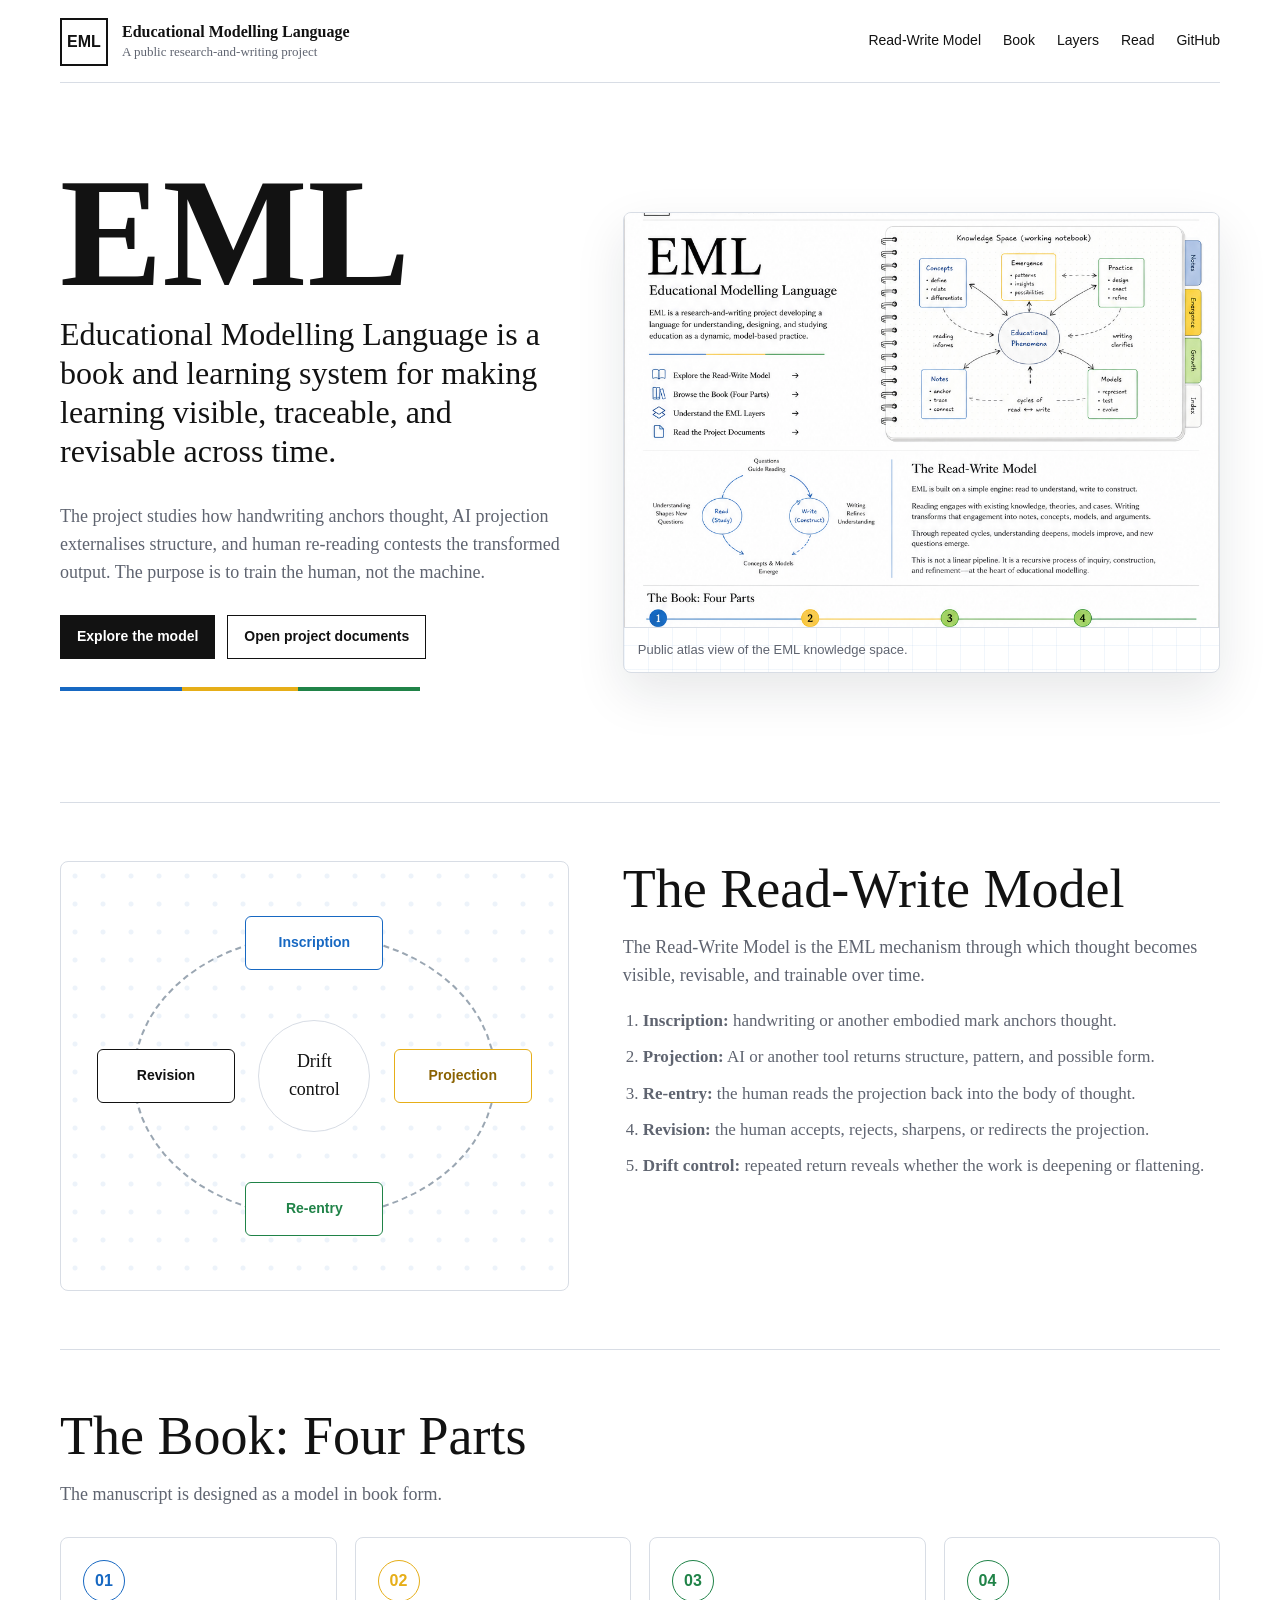
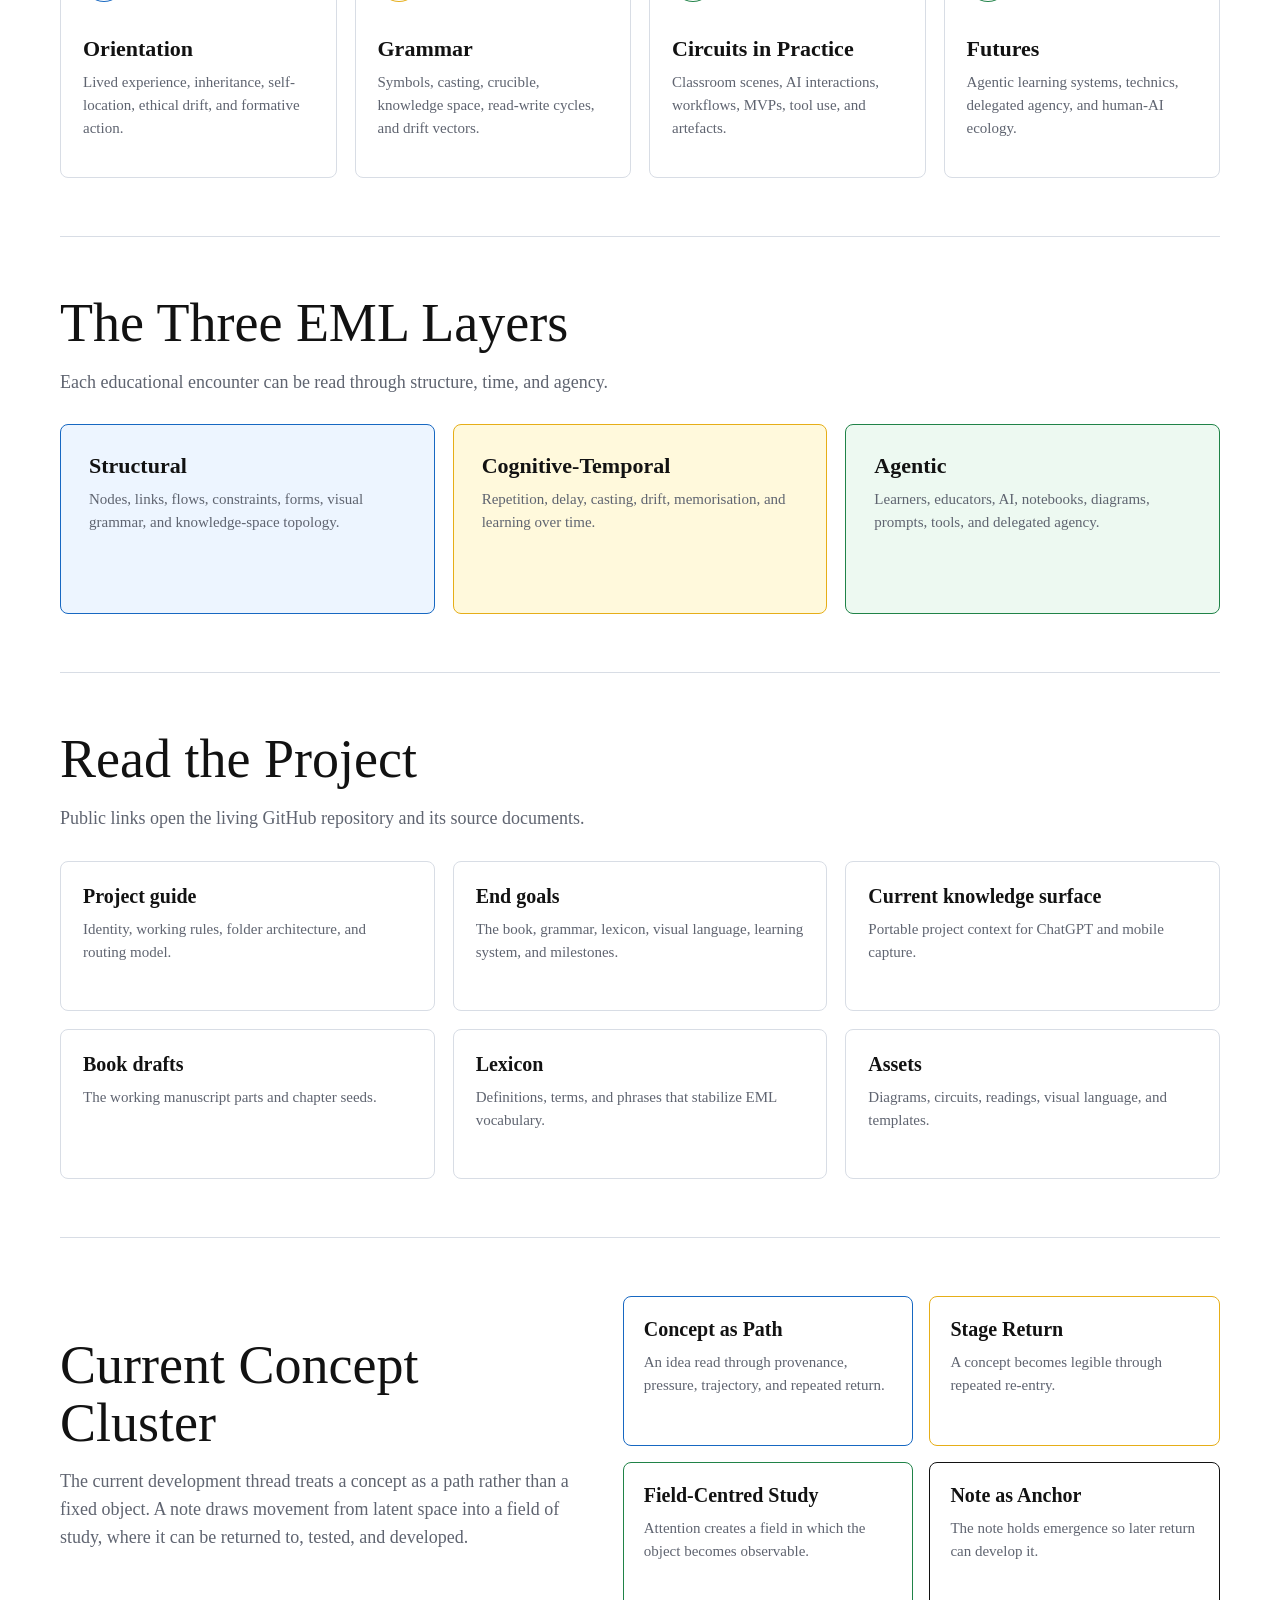
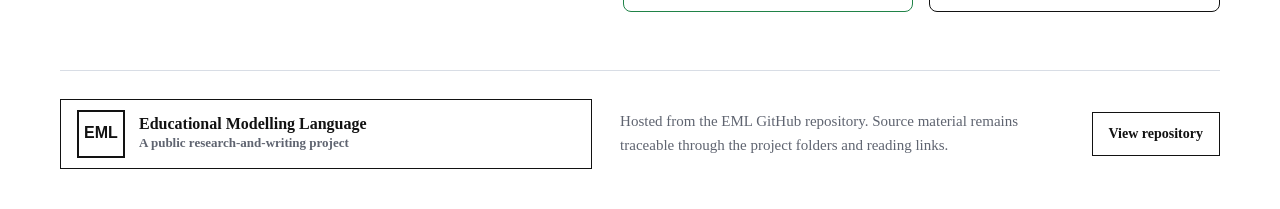
==== index.html @ 034c5d63 "Add public EML website" ====
<!doctype html>
<html lang="en">
  <head>
    <meta charset="utf-8">
    <meta name="viewport" content="width=device-width, initial-scale=1">
    <meta
      name="description"
      content="Educational Modelling Language is a research-and-writing project about handwriting, AI projection, re-reading, and the training of the human model."
    >
    <title>EML | Educational Modelling Language</title>
    <link rel="stylesheet" href="site/styles.css">
  </head>
  <body>
    <header class="site-header">
      <a class="brand" href="#top" aria-label="EML home">
        <span class="brand-mark">EML</span>
        <span>
          <strong>Educational Modelling Language</strong>
          <small>A public research-and-writing project</small>
        </span>
      </a>
      <nav aria-label="Primary navigation">
        <a href="#model">Read-Write Model</a>
        <a href="#book">Book</a>
        <a href="#layers">Layers</a>
        <a href="#reading">Read</a>
        <a href="https://github.com/ErinConradMountain/EML">GitHub</a>
      </nav>
    </header>

    <main id="top">
      <section class="hero section-grid">
        <div class="hero-copy">
          <h1>EML</h1>
          <p class="lede">
            Educational Modelling Language is a book and learning system for making
            learning visible, traceable, and revisable across time.
          </p>
          <p>
            The project studies how handwriting anchors thought, AI projection
            externalises structure, and human re-reading contests the transformed
            output. The purpose is to train the human, not the machine.
          </p>
          <div class="actions" aria-label="Project shortcuts">
            <a href="#model">Explore the model</a>
            <a href="#reading">Open project documents</a>
          </div>
        </div>

        <figure class="atlas-frame">
          <img
            src="site/assets/eml-public-atlas-concept.png"
            alt="Notebook-style EML knowledge space diagram with concepts, notes, models, emergence, and practice connected through read-write cycles."
          >
          <figcaption>Public atlas view of the EML knowledge space.</figcaption>
        </figure>
      </section>

      <section id="model" class="model section-grid">
        <div class="loop-diagram" aria-label="Read-Write Model loop">
          <span class="loop-node node-blue">Inscription</span>
          <span class="loop-node node-yellow">Projection</span>
          <span class="loop-node node-green">Re-entry</span>
          <span class="loop-node node-ink">Revision</span>
          <span class="loop-center">Drift<br>control</span>
        </div>
        <div>
          <h2>The Read-Write Model</h2>
          <p>
            The Read-Write Model is the EML mechanism through which thought
            becomes visible, revisable, and trainable over time.
          </p>
          <ol class="steps">
            <li><strong>Inscription:</strong> handwriting or another embodied mark anchors thought.</li>
            <li><strong>Projection:</strong> AI or another tool returns structure, pattern, and possible form.</li>
            <li><strong>Re-entry:</strong> the human reads the projection back into the body of thought.</li>
            <li><strong>Revision:</strong> the human accepts, rejects, sharpens, or redirects the projection.</li>
            <li><strong>Drift control:</strong> repeated return reveals whether the work is deepening or flattening.</li>
          </ol>
        </div>
      </section>

      <section id="book" class="book">
        <div class="section-heading">
          <h2>The Book: Four Parts</h2>
          <p>The manuscript is designed as a model in book form.</p>
        </div>
        <div class="book-spine">
          <article>
            <span>01</span>
            <h3>Orientation</h3>
            <p>Lived experience, inheritance, self-location, ethical drift, and formative action.</p>
          </article>
          <article>
            <span>02</span>
            <h3>Grammar</h3>
            <p>Symbols, casting, crucible, knowledge space, read-write cycles, and drift vectors.</p>
          </article>
          <article>
            <span>03</span>
            <h3>Circuits in Practice</h3>
            <p>Classroom scenes, AI interactions, workflows, MVPs, tool use, and artefacts.</p>
          </article>
          <article>
            <span>04</span>
            <h3>Futures</h3>
            <p>Agentic learning systems, technics, delegated agency, and human-AI ecology.</p>
          </article>
        </div>
      </section>

      <section id="layers" class="layers">
        <div class="section-heading">
          <h2>The Three EML Layers</h2>
          <p>Each educational encounter can be read through structure, time, and agency.</p>
        </div>
        <div class="layer-grid">
          <article class="layer layer-blue">
            <h3>Structural</h3>
            <p>Nodes, links, flows, constraints, forms, visual grammar, and knowledge-space topology.</p>
          </article>
          <article class="layer layer-yellow">
            <h3>Cognitive-Temporal</h3>
            <p>Repetition, delay, casting, drift, memorisation, and learning over time.</p>
          </article>
          <article class="layer layer-green">
            <h3>Agentic</h3>
            <p>Learners, educators, AI, notebooks, diagrams, prompts, tools, and delegated agency.</p>
          </article>
        </div>
      </section>

      <section id="reading" class="reading">
        <div class="section-heading">
          <h2>Read the Project</h2>
          <p>Public links open the living GitHub repository and its source documents.</p>
        </div>
        <div class="link-list">
          <a href="https://github.com/ErinConradMountain/EML/blob/main/AGENTS.md">
            <strong>Project guide</strong>
            <span>Identity, working rules, folder architecture, and routing model.</span>
          </a>
          <a href="https://github.com/ErinConradMountain/EML/blob/main/08-Admin/Plans/EML-End-Goals.md">
            <strong>End goals</strong>
            <span>The book, grammar, lexicon, visual language, learning system, and milestones.</span>
          </a>
          <a href="https://github.com/ErinConradMountain/EML/blob/main/09-ChatGPT-Knowledge-Feed/01-ChatGPT-Project-Knowledge/Current-EML-Project-Knowledge.md">
            <strong>Current knowledge surface</strong>
            <span>Portable project context for ChatGPT and mobile capture.</span>
          </a>
          <a href="https://github.com/ErinConradMountain/EML/tree/main/04-Book">
            <strong>Book drafts</strong>
            <span>The working manuscript parts and chapter seeds.</span>
          </a>
          <a href="https://github.com/ErinConradMountain/EML/tree/main/06-Lexicon">
            <strong>Lexicon</strong>
            <span>Definitions, terms, and phrases that stabilize EML vocabulary.</span>
          </a>
          <a href="https://github.com/ErinConradMountain/EML/tree/main/05-Assets">
            <strong>Assets</strong>
            <span>Diagrams, circuits, readings, visual language, and templates.</span>
          </a>
        </div>
      </section>

      <section id="concepts" class="concepts section-grid">
        <div>
          <h2>Current Concept Cluster</h2>
          <p>
            The current development thread treats a concept as a path rather than
            a fixed object. A note draws movement from latent space into a field
            of study, where it can be returned to, tested, and developed.
          </p>
        </div>
        <div class="concept-map">
          <a class="concept concept-blue" href="https://github.com/ErinConradMountain/EML/blob/main/06-Lexicon/Definitions/Concept-as-Path.md">
            <strong>Concept as Path</strong>
            <span>An idea read through provenance, pressure, trajectory, and repeated return.</span>
          </a>
          <a class="concept concept-yellow" href="https://github.com/ErinConradMountain/EML/blob/main/06-Lexicon/Definitions/Stage-Return.md">
            <strong>Stage Return</strong>
            <span>A concept becomes legible through repeated re-entry.</span>
          </a>
          <a class="concept concept-green" href="https://github.com/ErinConradMountain/EML/blob/main/06-Lexicon/Definitions/Field-Centred-Study.md">
            <strong>Field-Centred Study</strong>
            <span>Attention creates a field in which the object becomes observable.</span>
          </a>
          <a class="concept concept-ink" href="https://github.com/ErinConradMountain/EML/blob/main/06-Lexicon/Definitions/Inscriptional-Emergence.md">
            <strong>Note as Anchor</strong>
            <span>The note holds emergence so later return can develop it.</span>
          </a>
        </div>
      </section>
    </main>

    <footer class="site-footer">
      <a class="brand" href="#top" aria-label="Return to EML home">
        <span class="brand-mark">EML</span>
        <span>
          <strong>Educational Modelling Language</strong>
          <small>A public research-and-writing project</small>
        </span>
      </a>
      <p>
        Hosted from the EML GitHub repository. Source material remains traceable
        through the project folders and reading links.
      </p>
      <a href="https://github.com/ErinConradMountain/EML">View repository</a>
    </footer>
  </body>
</html>
---- site/styles.css ----
:root {
  --ink: #121212;
  --muted: #5f6470;
  --paper: #ffffff;
  --line: #d8dde5;
  --blue: #1768c2;
  --blue-soft: #edf5ff;
  --yellow: #e6ae18;
  --yellow-soft: #fff9dc;
  --green: #208348;
  --green-soft: #edf9f1;
  --shadow: 0 20px 50px rgba(20, 28, 38, 0.10);
  color-scheme: light;
}

* {
  box-sizing: border-box;
}

html {
  scroll-behavior: smooth;
}

body {
  margin: 0;
  background: var(--paper);
  color: var(--ink);
  font-family: Georgia, "Times New Roman", serif;
  line-height: 1.55;
}

a {
  color: inherit;
  text-decoration: none;
}

.site-header,
.site-footer,
main > section {
  width: min(1160px, calc(100% - 40px));
  margin: 0 auto;
}

.site-header {
  position: sticky;
  top: 0;
  z-index: 10;
  display: flex;
  align-items: center;
  justify-content: space-between;
  gap: 24px;
  padding: 18px 0 16px;
  background: rgba(255, 255, 255, 0.92);
  border-bottom: 1px solid var(--line);
  backdrop-filter: blur(12px);
}

.brand {
  display: inline-flex;
  align-items: center;
  gap: 14px;
  min-width: 230px;
}

.brand-mark {
  display: grid;
  width: 48px;
  height: 48px;
  place-items: center;
  border: 2px solid var(--ink);
  font-family: Arial, sans-serif;
  font-size: 16px;
  font-weight: 700;
  letter-spacing: 0;
}

.brand strong,
.brand small {
  display: block;
}

.brand strong {
  font-size: 16px;
  line-height: 1.2;
}

.brand small {
  color: var(--muted);
  font-size: 13px;
}

nav {
  display: flex;
  flex-wrap: wrap;
  justify-content: flex-end;
  gap: 6px 22px;
  font-family: Arial, sans-serif;
  font-size: 14px;
}

nav a {
  border-bottom: 2px solid transparent;
  padding: 8px 0;
}

nav a:hover,
nav a:focus-visible {
  border-color: var(--blue);
  outline: none;
}

main > section {
  border-bottom: 1px solid var(--line);
  padding: 58px 0;
}

.section-grid {
  display: grid;
  grid-template-columns: minmax(0, 0.92fr) minmax(320px, 1.08fr);
  gap: 54px;
  align-items: center;
}

.hero {
  min-height: 720px;
  padding-top: 72px;
  padding-bottom: 72px;
}

h1,
h2,
h3,
p {
  margin-top: 0;
}

h1 {
  margin-bottom: 14px;
  font-size: clamp(76px, 12vw, 156px);
  font-weight: 700;
  line-height: 0.88;
}

h2 {
  margin-bottom: 16px;
  font-size: clamp(34px, 5vw, 54px);
  font-weight: 500;
  line-height: 1.06;
}

h3 {
  margin-bottom: 8px;
  font-size: 22px;
  line-height: 1.2;
}

p {
  color: var(--muted);
  font-size: 18px;
}

.lede {
  color: var(--ink);
  font-size: clamp(22px, 3vw, 32px);
  line-height: 1.22;
}

.hero-copy::after {
  content: "";
  display: block;
  width: min(360px, 100%);
  height: 4px;
  margin: 28px 0;
  background: linear-gradient(90deg, var(--blue) 0 34%, var(--yellow) 34% 66%, var(--green) 66% 100%);
}

.actions {
  display: flex;
  flex-wrap: wrap;
  gap: 12px;
  margin-top: 28px;
  font-family: Arial, sans-serif;
}

.actions a,
.site-footer > a {
  display: inline-flex;
  align-items: center;
  min-height: 44px;
  border: 1px solid var(--ink);
  padding: 10px 16px;
  font-size: 14px;
  font-weight: 700;
}

.actions a:first-child {
  background: var(--ink);
  color: #fff;
}

.actions a:hover,
.actions a:focus-visible,
.site-footer > a:hover,
.site-footer > a:focus-visible {
  border-color: var(--blue);
  box-shadow: 0 0 0 3px rgba(23, 104, 194, 0.16);
  outline: none;
}

.atlas-frame {
  margin: 0;
  border: 1px solid var(--line);
  border-radius: 8px;
  background:
    linear-gradient(rgba(23, 104, 194, 0.06) 1px, transparent 1px),
    linear-gradient(90deg, rgba(23, 104, 194, 0.06) 1px, transparent 1px),
    #fff;
  background-size: 24px 24px;
  box-shadow: var(--shadow);
  overflow: hidden;
}

.atlas-frame img {
  display: block;
  width: 100%;
  aspect-ratio: 1.44;
  object-fit: cover;
  object-position: 54% 7%;
}

.atlas-frame figcaption {
  border-top: 1px solid var(--line);
  color: var(--muted);
  font-family: Arial, sans-serif;
  font-size: 13px;
  padding: 12px 14px;
}

.model {
  align-items: stretch;
}

.loop-diagram {
  position: relative;
  min-height: 430px;
  border: 1px solid var(--line);
  border-radius: 8px;
  background:
    radial-gradient(circle at center, rgba(23, 104, 194, 0.08) 0 2px, transparent 3px),
    #fff;
  background-size: 28px 28px;
}

.loop-diagram::before {
  content: "";
  position: absolute;
  inset: 72px;
  border: 2px dashed #9aa6b2;
  border-radius: 50%;
}

.loop-center,
.loop-node {
  position: absolute;
  display: grid;
  place-items: center;
  border: 1px solid var(--line);
  background: #fff;
  text-align: center;
}

.loop-center {
  inset: 50%;
  width: 112px;
  height: 112px;
  margin: -56px 0 0 -56px;
  border-radius: 50%;
  color: var(--ink);
  font-size: 18px;
}

.loop-node {
  width: 138px;
  min-height: 54px;
  border-radius: 6px;
  font-family: Arial, sans-serif;
  font-size: 14px;
  font-weight: 700;
}

.node-blue {
  top: 54px;
  left: 50%;
  margin-left: -69px;
  border-color: var(--blue);
  color: var(--blue);
}

.node-yellow {
  right: 36px;
  top: 50%;
  margin-top: -27px;
  border-color: var(--yellow);
  color: #8a6200;
}

.node-green {
  bottom: 54px;
  left: 50%;
  margin-left: -69px;
  border-color: var(--green);
  color: var(--green);
}

.node-ink {
  left: 36px;
  top: 50%;
  margin-top: -27px;
  border-color: var(--ink);
}

.steps {
  padding-left: 20px;
  color: var(--muted);
  font-size: 17px;
}

.steps li + li {
  margin-top: 10px;
}

.section-heading {
  max-width: 760px;
  margin-bottom: 28px;
}

.book-spine,
.layer-grid,
.link-list {
  display: grid;
  gap: 18px;
}

.book-spine {
  grid-template-columns: repeat(4, minmax(0, 1fr));
  counter-reset: parts;
}

.book-spine article,
.layer,
.link-list a,
.concept {
  border: 1px solid var(--line);
  border-radius: 8px;
  background: #fff;
}

.book-spine article {
  min-height: 230px;
  padding: 22px;
}

.book-spine span {
  display: inline-grid;
  width: 42px;
  height: 42px;
  place-items: center;
  margin-bottom: 34px;
  border: 1px solid currentColor;
  border-radius: 50%;
  color: var(--blue);
  font-family: Arial, sans-serif;
  font-weight: 700;
}

.book-spine article:nth-child(2) span {
  color: var(--yellow);
}

.book-spine article:nth-child(3) span,
.book-spine article:nth-child(4) span {
  color: var(--green);
}

.book-spine p,
.layer p,
.link-list span,
.concept span {
  font-size: 15px;
}

.layer-grid {
  grid-template-columns: repeat(3, minmax(0, 1fr));
}

.layer {
  min-height: 190px;
  padding: 28px;
}

.layer-blue {
  border-color: var(--blue);
  background: var(--blue-soft);
}

.layer-yellow {
  border-color: var(--yellow);
  background: var(--yellow-soft);
}

.layer-green {
  border-color: var(--green);
  background: var(--green-soft);
}

.link-list {
  grid-template-columns: repeat(3, minmax(0, 1fr));
}

.link-list a {
  display: block;
  min-height: 150px;
  padding: 22px;
  transition: transform 160ms ease, border-color 160ms ease, box-shadow 160ms ease;
}

.link-list a:hover,
.link-list a:focus-visible,
.concept:hover,
.concept:focus-visible {
  border-color: var(--blue);
  box-shadow: 0 10px 28px rgba(23, 104, 194, 0.14);
  outline: none;
  transform: translateY(-2px);
}

.link-list strong,
.concept strong {
  display: block;
  margin-bottom: 10px;
  font-size: 20px;
  line-height: 1.2;
}

.link-list span,
.concept span {
  display: block;
  color: var(--muted);
}

.concept-map {
  display: grid;
  grid-template-columns: repeat(2, minmax(0, 1fr));
  gap: 16px;
}

.concept {
  min-height: 150px;
  padding: 20px;
  transition: transform 160ms ease, border-color 160ms ease, box-shadow 160ms ease;
}

.concept-blue {
  border-color: var(--blue);
}

.concept-yellow {
  border-color: var(--yellow);
}

.concept-green {
  border-color: var(--green);
}

.concept-ink {
  border-color: var(--ink);
}

.site-footer {
  display: grid;
  grid-template-columns: 1.2fr 1fr auto;
  gap: 28px;
  align-items: center;
  padding: 28px 0 40px;
}

.site-footer p {
  margin: 0;
  font-size: 15px;
}

@media (max-width: 900px) {
  .site-header {
    position: static;
    align-items: flex-start;
    flex-direction: column;
  }

  nav {
    justify-content: flex-start;
  }

  .section-grid,
  .book-spine,
  .layer-grid,
  .link-list,
  .site-footer {
    grid-template-columns: 1fr;
  }

  .hero {
    min-height: 0;
    padding-top: 42px;
    padding-bottom: 42px;
  }

  .atlas-frame img {
    aspect-ratio: 1.15;
  }
}

@media (max-width: 560px) {
  .site-header,
  .site-footer,
  main > section {
    width: min(100% - 24px, 1160px);
  }

  main > section {
    padding: 42px 0;
  }

  .brand {
    min-width: 0;
  }

  .brand-mark {
    width: 42px;
    height: 42px;
  }

  .actions {
    display: grid;
  }

  .loop-diagram {
    min-height: 360px;
  }

  .loop-diagram::before {
    inset: 60px;
  }

  .loop-node {
    width: 112px;
    font-size: 12px;
  }

  .node-blue,
  .node-green {
    margin-left: -56px;
  }

  .node-yellow {
    right: 12px;
  }

  .node-ink {
    left: 12px;
  }

  .concept-map {
    grid-template-columns: 1fr;
  }
}
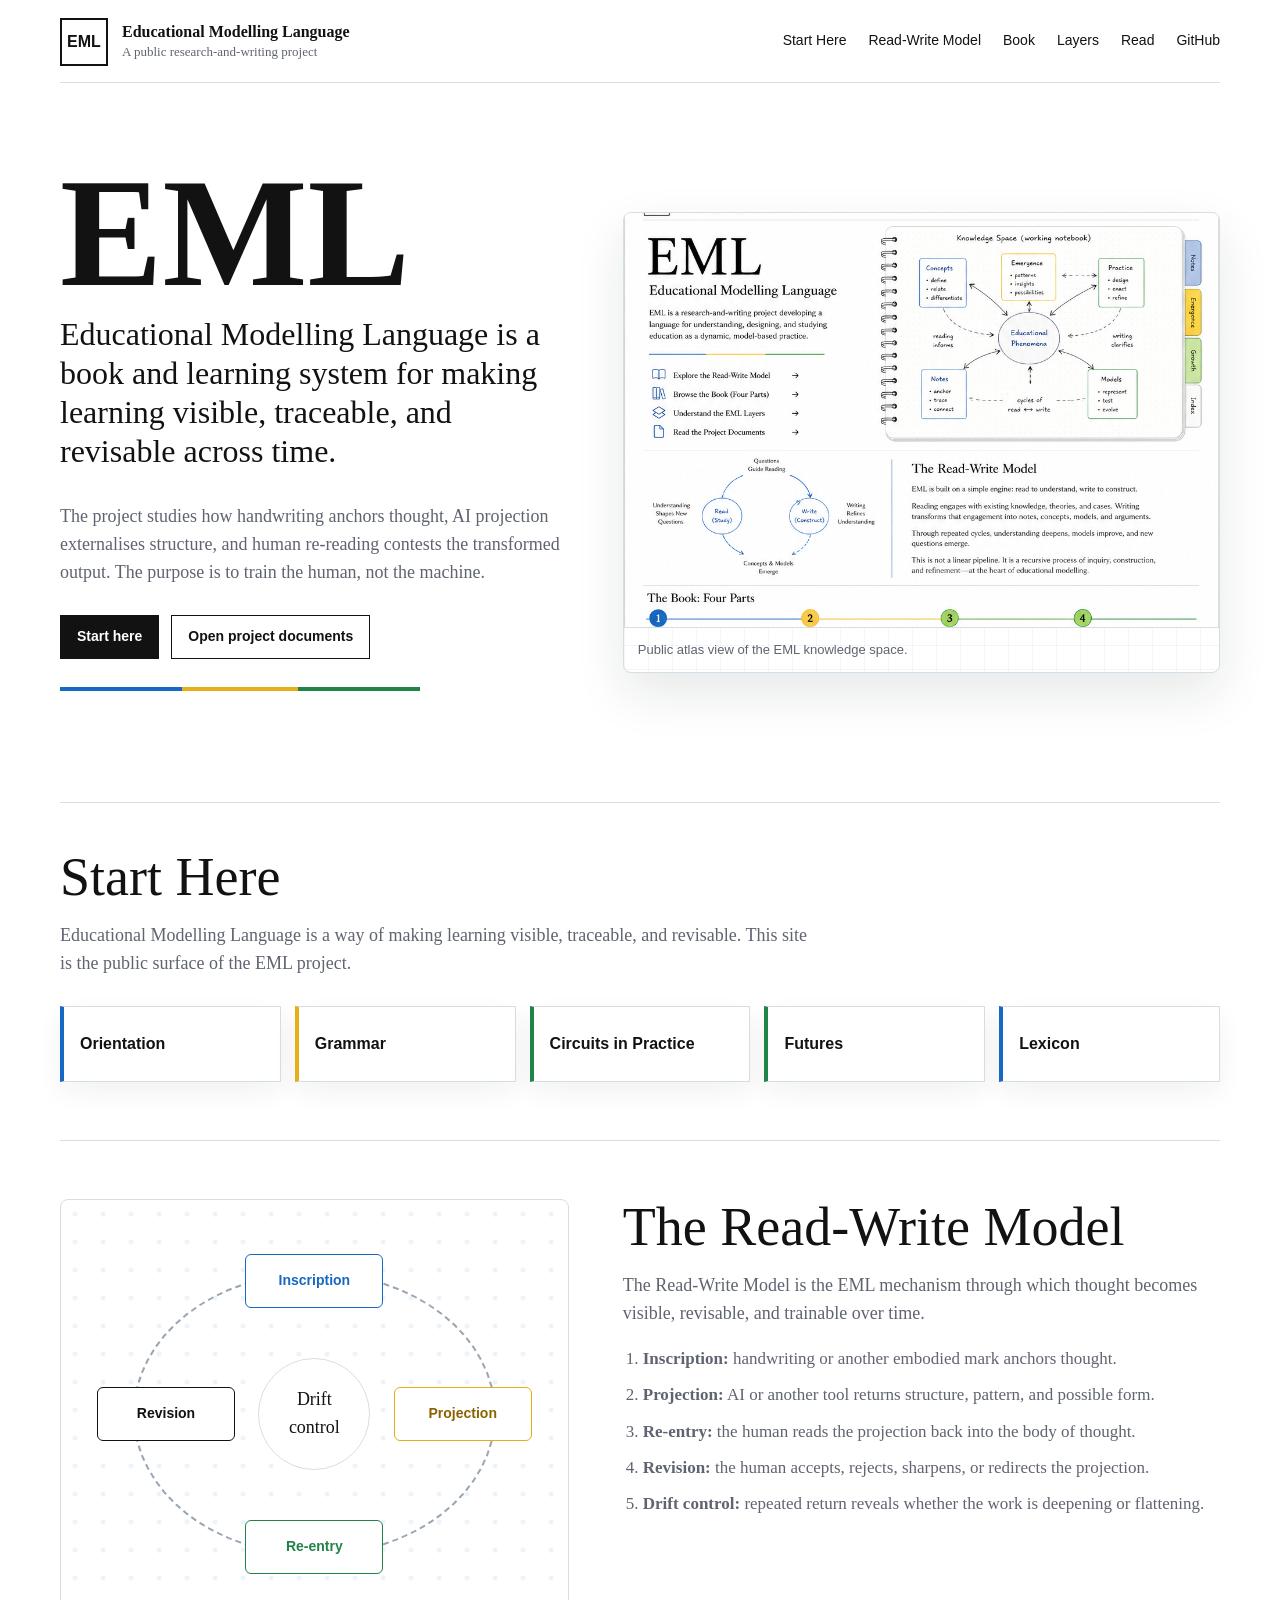
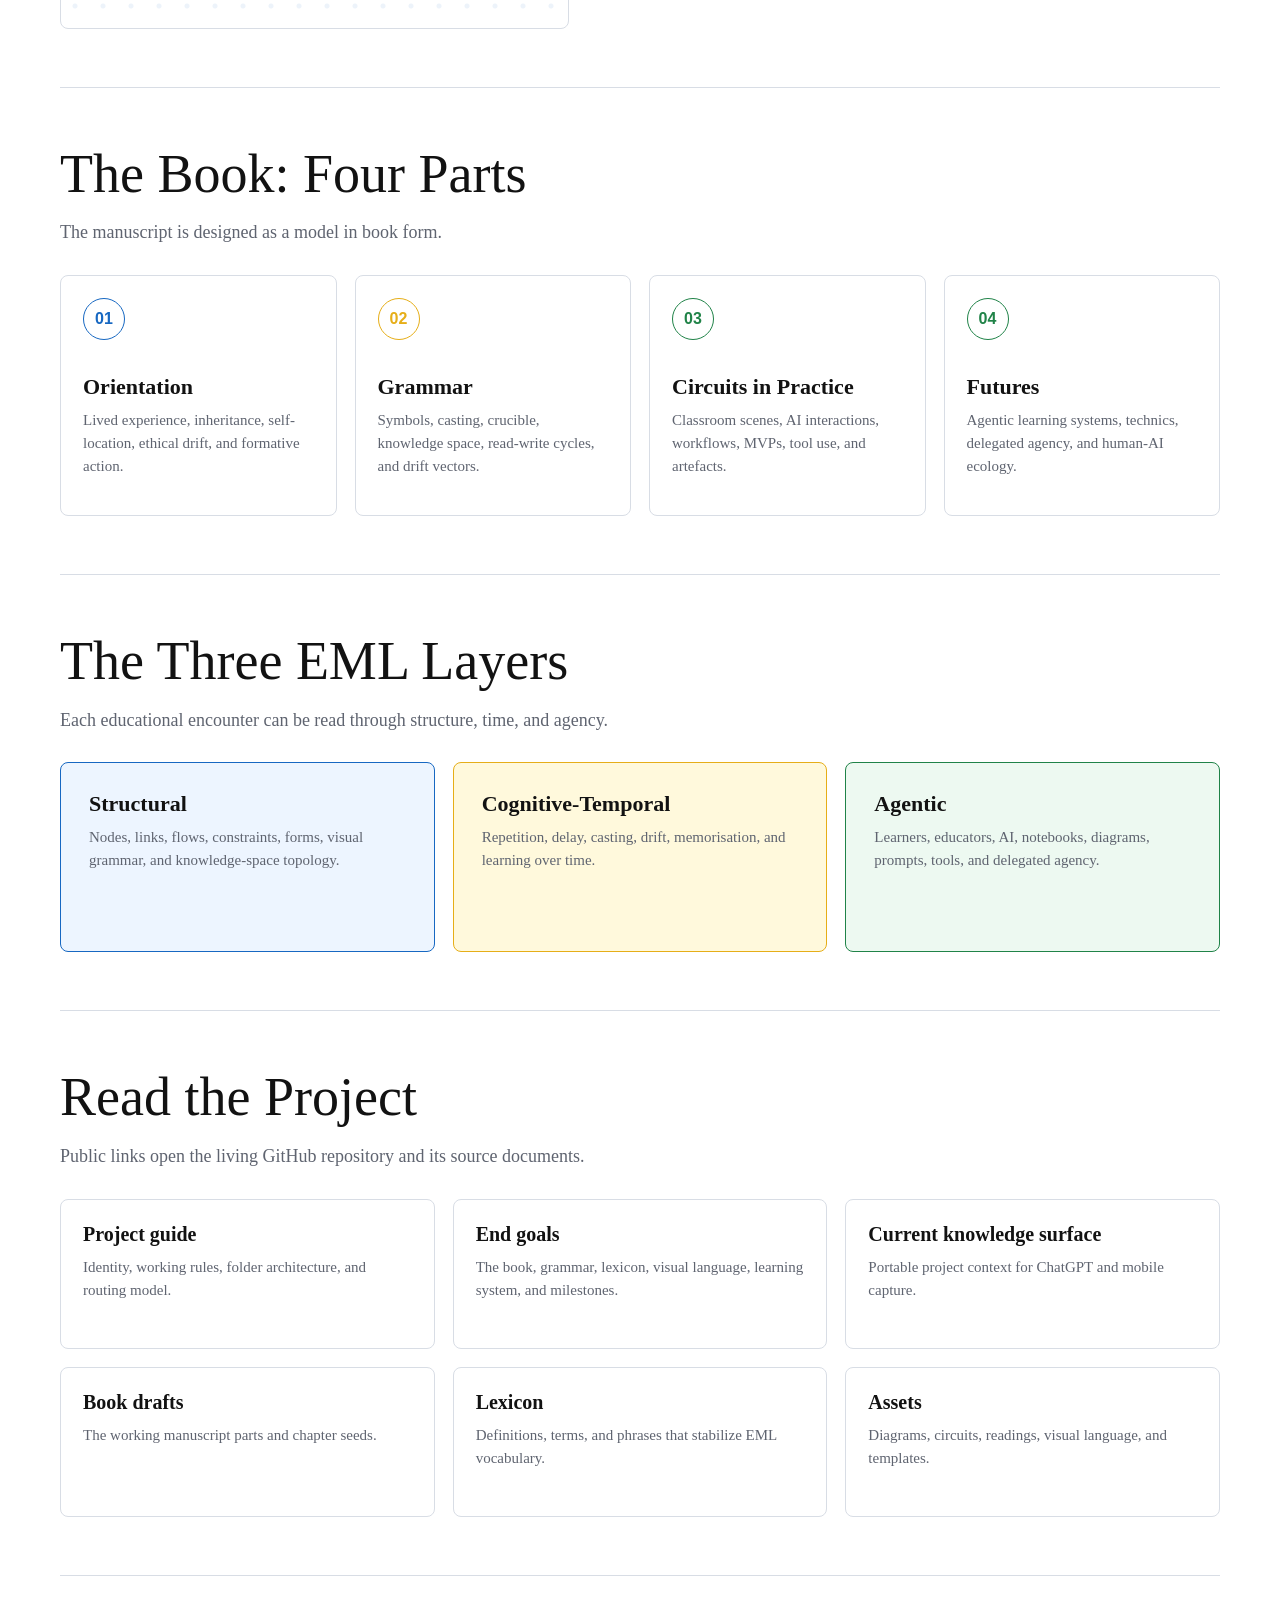
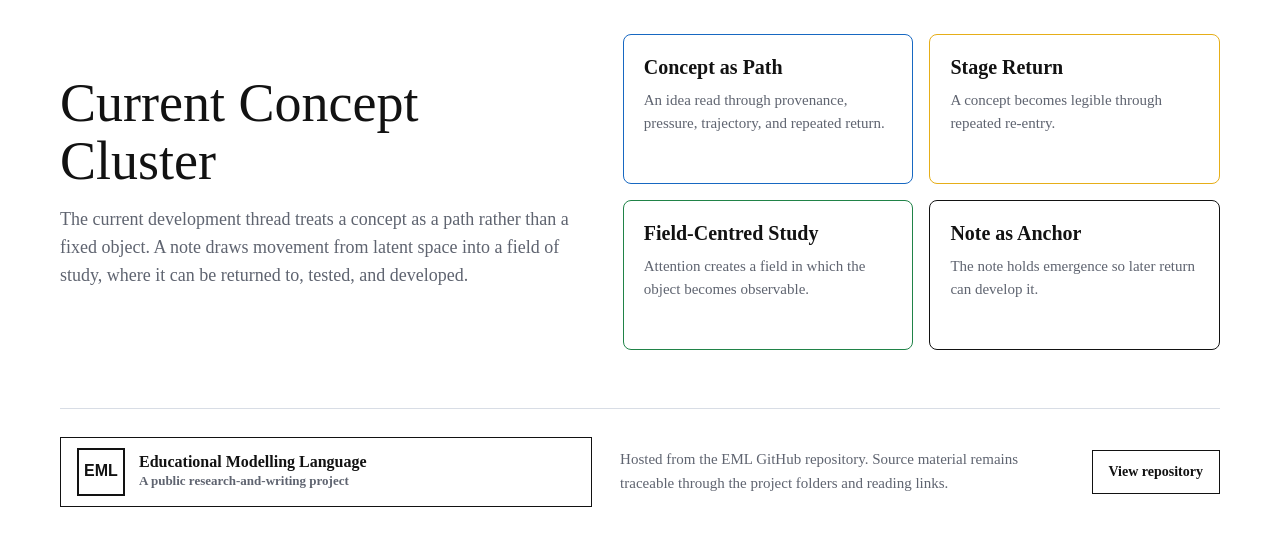
==== commit 27406d1b: "feat: add Start Here landing section" ====
--- a/index.html
+++ b/index.html
@@ -1,14 +1,14 @@
 <!doctype html>
 <html lang="en">
   <head>
-    <meta charset="utf-8">
-    <meta name="viewport" content="width=device-width, initial-scale=1">
+    <meta charset="utf-8" />
+    <meta name="viewport" content="width=device-width, initial-scale=1" />
     <meta
       name="description"
       content="Educational Modelling Language is a research-and-writing project about handwriting, AI projection, re-reading, and the training of the human model."
-    >
+    />
     <title>EML | Educational Modelling Language</title>
-    <link rel="stylesheet" href="site/styles.css">
+    <link rel="stylesheet" href="site/styles.css" />
   </head>
   <body>
     <header class="site-header">
@@ -20,6 +20,7 @@
         </span>
       </a>
       <nav aria-label="Primary navigation">
+        <a href="#start-here">Start Here</a>
         <a href="#model">Read-Write Model</a>
         <a href="#book">Book</a>
         <a href="#layers">Layers</a>
@@ -33,16 +34,17 @@
         <div class="hero-copy">
           <h1>EML</h1>
           <p class="lede">
-            Educational Modelling Language is a book and learning system for making
-            learning visible, traceable, and revisable across time.
+            Educational Modelling Language is a book and learning system for
+            making learning visible, traceable, and revisable across time.
           </p>
           <p>
             The project studies how handwriting anchors thought, AI projection
-            externalises structure, and human re-reading contests the transformed
-            output. The purpose is to train the human, not the machine.
+            externalises structure, and human re-reading contests the
+            transformed output. The purpose is to train the human, not the
+            machine.
           </p>
           <div class="actions" aria-label="Project shortcuts">
-            <a href="#model">Explore the model</a>
+            <a href="#start-here">Start here</a>
             <a href="#reading">Open project documents</a>
           </div>
         </div>
@@ -51,9 +53,27 @@
           <img
             src="site/assets/eml-public-atlas-concept.png"
             alt="Notebook-style EML knowledge space diagram with concepts, notes, models, emergence, and practice connected through read-write cycles."
-          >
+          />
           <figcaption>Public atlas view of the EML knowledge space.</figcaption>
         </figure>
+      </section>
+
+      <section id="start-here" class="start-here">
+        <div class="section-heading">
+          <h2>Start Here</h2>
+          <p>
+            Educational Modelling Language is a way of making learning visible,
+            traceable, and revisable. This site is the public surface of the EML
+            project.
+          </p>
+        </div>
+        <div class="start-grid" aria-label="EML starting points">
+          <a href="#book">Orientation</a>
+          <a href="#book">Grammar</a>
+          <a href="#book">Circuits in Practice</a>
+          <a href="#book">Futures</a>
+          <a href="#reading">Lexicon</a>
+        </div>
       </section>
 
       <section id="model" class="model section-grid">
@@ -62,7 +82,7 @@
           <span class="loop-node node-yellow">Projection</span>
           <span class="loop-node node-green">Re-entry</span>
           <span class="loop-node node-ink">Revision</span>
-          <span class="loop-center">Drift<br>control</span>
+          <span class="loop-center">Drift<br />control</span>
         </div>
         <div>
           <h2>The Read-Write Model</h2>
@@ -71,11 +91,26 @@
             becomes visible, revisable, and trainable over time.
           </p>
           <ol class="steps">
-            <li><strong>Inscription:</strong> handwriting or another embodied mark anchors thought.</li>
-            <li><strong>Projection:</strong> AI or another tool returns structure, pattern, and possible form.</li>
-            <li><strong>Re-entry:</strong> the human reads the projection back into the body of thought.</li>
-            <li><strong>Revision:</strong> the human accepts, rejects, sharpens, or redirects the projection.</li>
-            <li><strong>Drift control:</strong> repeated return reveals whether the work is deepening or flattening.</li>
+            <li>
+              <strong>Inscription:</strong> handwriting or another embodied mark
+              anchors thought.
+            </li>
+            <li>
+              <strong>Projection:</strong> AI or another tool returns structure,
+              pattern, and possible form.
+            </li>
+            <li>
+              <strong>Re-entry:</strong> the human reads the projection back
+              into the body of thought.
+            </li>
+            <li>
+              <strong>Revision:</strong> the human accepts, rejects, sharpens,
+              or redirects the projection.
+            </li>
+            <li>
+              <strong>Drift control:</strong> repeated return reveals whether
+              the work is deepening or flattening.
+            </li>
           </ol>
         </div>
       </section>
@@ -89,22 +124,34 @@
           <article>
             <span>01</span>
             <h3>Orientation</h3>
-            <p>Lived experience, inheritance, self-location, ethical drift, and formative action.</p>
+            <p>
+              Lived experience, inheritance, self-location, ethical drift, and
+              formative action.
+            </p>
           </article>
           <article>
             <span>02</span>
             <h3>Grammar</h3>
-            <p>Symbols, casting, crucible, knowledge space, read-write cycles, and drift vectors.</p>
+            <p>
+              Symbols, casting, crucible, knowledge space, read-write cycles,
+              and drift vectors.
+            </p>
           </article>
           <article>
             <span>03</span>
             <h3>Circuits in Practice</h3>
-            <p>Classroom scenes, AI interactions, workflows, MVPs, tool use, and artefacts.</p>
+            <p>
+              Classroom scenes, AI interactions, workflows, MVPs, tool use, and
+              artefacts.
+            </p>
           </article>
           <article>
             <span>04</span>
             <h3>Futures</h3>
-            <p>Agentic learning systems, technics, delegated agency, and human-AI ecology.</p>
+            <p>
+              Agentic learning systems, technics, delegated agency, and human-AI
+              ecology.
+            </p>
           </article>
         </div>
       </section>
@@ -112,20 +159,32 @@
       <section id="layers" class="layers">
         <div class="section-heading">
           <h2>The Three EML Layers</h2>
-          <p>Each educational encounter can be read through structure, time, and agency.</p>
+          <p>
+            Each educational encounter can be read through structure, time, and
+            agency.
+          </p>
         </div>
         <div class="layer-grid">
           <article class="layer layer-blue">
             <h3>Structural</h3>
-            <p>Nodes, links, flows, constraints, forms, visual grammar, and knowledge-space topology.</p>
+            <p>
+              Nodes, links, flows, constraints, forms, visual grammar, and
+              knowledge-space topology.
+            </p>
           </article>
           <article class="layer layer-yellow">
             <h3>Cognitive-Temporal</h3>
-            <p>Repetition, delay, casting, drift, memorisation, and learning over time.</p>
+            <p>
+              Repetition, delay, casting, drift, memorisation, and learning over
+              time.
+            </p>
           </article>
           <article class="layer layer-green">
             <h3>Agentic</h3>
-            <p>Learners, educators, AI, notebooks, diagrams, prompts, tools, and delegated agency.</p>
+            <p>
+              Learners, educators, AI, notebooks, diagrams, prompts, tools, and
+              delegated agency.
+            </p>
           </article>
         </div>
       </section>
@@ -133,32 +192,59 @@
       <section id="reading" class="reading">
         <div class="section-heading">
           <h2>Read the Project</h2>
-          <p>Public links open the living GitHub repository and its source documents.</p>
+          <p>
+            Public links open the living GitHub repository and its source
+            documents.
+          </p>
         </div>
         <div class="link-list">
-          <a href="https://github.com/ErinConradMountain/EML/blob/main/AGENTS.md">
+          <a
+            href="https://github.com/ErinConradMountain/EML/blob/main/AGENTS.md"
+          >
             <strong>Project guide</strong>
-            <span>Identity, working rules, folder architecture, and routing model.</span>
-          </a>
-          <a href="https://github.com/ErinConradMountain/EML/blob/main/08-Admin/Plans/EML-End-Goals.md">
+            <span
+              >Identity, working rules, folder architecture, and routing
+              model.</span
+            >
+          </a>
+          <a
+            href="https://github.com/ErinConradMountain/EML/blob/main/08-Admin/Plans/EML-End-Goals.md"
+          >
             <strong>End goals</strong>
-            <span>The book, grammar, lexicon, visual language, learning system, and milestones.</span>
-          </a>
-          <a href="https://github.com/ErinConradMountain/EML/blob/main/09-ChatGPT-Knowledge-Feed/01-ChatGPT-Project-Knowledge/Current-EML-Project-Knowledge.md">
+            <span
+              >The book, grammar, lexicon, visual language, learning system, and
+              milestones.</span
+            >
+          </a>
+          <a
+            href="https://github.com/ErinConradMountain/EML/blob/main/09-ChatGPT-Knowledge-Feed/01-ChatGPT-Project-Knowledge/Current-EML-Project-Knowledge.md"
+          >
             <strong>Current knowledge surface</strong>
-            <span>Portable project context for ChatGPT and mobile capture.</span>
+            <span
+              >Portable project context for ChatGPT and mobile capture.</span
+            >
           </a>
           <a href="https://github.com/ErinConradMountain/EML/tree/main/04-Book">
             <strong>Book drafts</strong>
             <span>The working manuscript parts and chapter seeds.</span>
           </a>
-          <a href="https://github.com/ErinConradMountain/EML/tree/main/06-Lexicon">
+          <a
+            href="https://github.com/ErinConradMountain/EML/tree/main/06-Lexicon"
+          >
             <strong>Lexicon</strong>
-            <span>Definitions, terms, and phrases that stabilize EML vocabulary.</span>
-          </a>
-          <a href="https://github.com/ErinConradMountain/EML/tree/main/05-Assets">
+            <span
+              >Definitions, terms, and phrases that stabilize EML
+              vocabulary.</span
+            >
+          </a>
+          <a
+            href="https://github.com/ErinConradMountain/EML/tree/main/05-Assets"
+          >
             <strong>Assets</strong>
-            <span>Diagrams, circuits, readings, visual language, and templates.</span>
+            <span
+              >Diagrams, circuits, readings, visual language, and
+              templates.</span
+            >
           </a>
         </div>
       </section>
@@ -167,27 +253,47 @@
         <div>
           <h2>Current Concept Cluster</h2>
           <p>
-            The current development thread treats a concept as a path rather than
-            a fixed object. A note draws movement from latent space into a field
-            of study, where it can be returned to, tested, and developed.
+            The current development thread treats a concept as a path rather
+            than a fixed object. A note draws movement from latent space into a
+            field of study, where it can be returned to, tested, and developed.
           </p>
         </div>
         <div class="concept-map">
-          <a class="concept concept-blue" href="https://github.com/ErinConradMountain/EML/blob/main/06-Lexicon/Definitions/Concept-as-Path.md">
+          <a
+            class="concept concept-blue"
+            href="https://github.com/ErinConradMountain/EML/blob/main/06-Lexicon/Definitions/Concept-as-Path.md"
+          >
             <strong>Concept as Path</strong>
-            <span>An idea read through provenance, pressure, trajectory, and repeated return.</span>
-          </a>
-          <a class="concept concept-yellow" href="https://github.com/ErinConradMountain/EML/blob/main/06-Lexicon/Definitions/Stage-Return.md">
+            <span
+              >An idea read through provenance, pressure, trajectory, and
+              repeated return.</span
+            >
+          </a>
+          <a
+            class="concept concept-yellow"
+            href="https://github.com/ErinConradMountain/EML/blob/main/06-Lexicon/Definitions/Stage-Return.md"
+          >
             <strong>Stage Return</strong>
             <span>A concept becomes legible through repeated re-entry.</span>
           </a>
-          <a class="concept concept-green" href="https://github.com/ErinConradMountain/EML/blob/main/06-Lexicon/Definitions/Field-Centred-Study.md">
+          <a
+            class="concept concept-green"
+            href="https://github.com/ErinConradMountain/EML/blob/main/06-Lexicon/Definitions/Field-Centred-Study.md"
+          >
             <strong>Field-Centred Study</strong>
-            <span>Attention creates a field in which the object becomes observable.</span>
-          </a>
-          <a class="concept concept-ink" href="https://github.com/ErinConradMountain/EML/blob/main/06-Lexicon/Definitions/Inscriptional-Emergence.md">
+            <span
+              >Attention creates a field in which the object becomes
+              observable.</span
+            >
+          </a>
+          <a
+            class="concept concept-ink"
+            href="https://github.com/ErinConradMountain/EML/blob/main/06-Lexicon/Definitions/Inscriptional-Emergence.md"
+          >
             <strong>Note as Anchor</strong>
-            <span>The note holds emergence so later return can develop it.</span>
+            <span
+              >The note holds emergence so later return can develop it.</span
+            >
           </a>
         </div>
       </section>
--- a/site/styles.css
+++ b/site/styles.css
@@ -9,7 +9,7 @@
   --yellow-soft: #fff9dc;
   --green: #208348;
   --green-soft: #edf9f1;
-  --shadow: 0 20px 50px rgba(20, 28, 38, 0.10);
+  --shadow: 0 20px 50px rgba(20, 28, 38, 0.1);
   color-scheme: light;
 }
 
@@ -171,7 +171,12 @@
   width: min(360px, 100%);
   height: 4px;
   margin: 28px 0;
-  background: linear-gradient(90deg, var(--blue) 0 34%, var(--yellow) 34% 66%, var(--green) 66% 100%);
+  background: linear-gradient(
+    90deg,
+    var(--blue) 0 34%,
+    var(--yellow) 34% 66%,
+    var(--green) 66% 100%
+  );
 }
 
 .actions {
@@ -213,8 +218,7 @@
   border-radius: 8px;
   background:
     linear-gradient(rgba(23, 104, 194, 0.06) 1px, transparent 1px),
-    linear-gradient(90deg, rgba(23, 104, 194, 0.06) 1px, transparent 1px),
-    #fff;
+    linear-gradient(90deg, rgba(23, 104, 194, 0.06) 1px, transparent 1px), #fff;
   background-size: 24px 24px;
   box-shadow: var(--shadow);
   overflow: hidden;
@@ -236,6 +240,47 @@
   padding: 12px 14px;
 }
 
+.start-here {
+  padding-top: 46px;
+}
+
+.start-grid {
+  display: grid;
+  grid-template-columns: repeat(5, minmax(120px, 1fr));
+  gap: 14px;
+  margin-top: 28px;
+  font-family: Arial, sans-serif;
+}
+
+.start-grid a {
+  display: flex;
+  align-items: center;
+  min-height: 76px;
+  border: 1px solid var(--line);
+  border-left: 4px solid var(--blue);
+  padding: 16px;
+  background: #fff;
+  font-weight: 700;
+  box-shadow: 0 10px 24px rgba(20, 28, 38, 0.06);
+}
+
+.start-grid a:nth-child(2) {
+  border-left-color: var(--yellow);
+}
+
+.start-grid a:nth-child(3),
+.start-grid a:nth-child(4) {
+  border-left-color: var(--green);
+}
+
+.start-grid a:hover,
+.start-grid a:focus-visible {
+  border-color: var(--blue);
+  border-left-color: var(--blue);
+  box-shadow: 0 0 0 3px rgba(23, 104, 194, 0.16);
+  outline: none;
+}
+
 .model {
   align-items: stretch;
 }
@@ -246,7 +291,11 @@
   border: 1px solid var(--line);
   border-radius: 8px;
   background:
-    radial-gradient(circle at center, rgba(23, 104, 194, 0.08) 0 2px, transparent 3px),
+    radial-gradient(
+      circle at center,
+      rgba(23, 104, 194, 0.08) 0 2px,
+      transparent 3px
+    ),
     #fff;
   background-size: 28px 28px;
 }
@@ -421,7 +470,10 @@
   display: block;
   min-height: 150px;
   padding: 22px;
-  transition: transform 160ms ease, border-color 160ms ease, box-shadow 160ms ease;
+  transition:
+    transform 160ms ease,
+    border-color 160ms ease,
+    box-shadow 160ms ease;
 }
 
 .link-list a:hover,
@@ -457,7 +509,10 @@
 .concept {
   min-height: 150px;
   padding: 20px;
-  transition: transform 160ms ease, border-color 160ms ease, box-shadow 160ms ease;
+  transition:
+    transform 160ms ease,
+    border-color 160ms ease,
+    box-shadow 160ms ease;
 }
 
 .concept-blue {
@@ -501,6 +556,7 @@
   }
 
   .section-grid,
+  .start-grid,
   .book-spine,
   .layer-grid,
   .link-list,
@@ -569,6 +625,7 @@
     left: 12px;
   }
 
+  .start-grid,
   .concept-map {
     grid-template-columns: 1fr;
   }
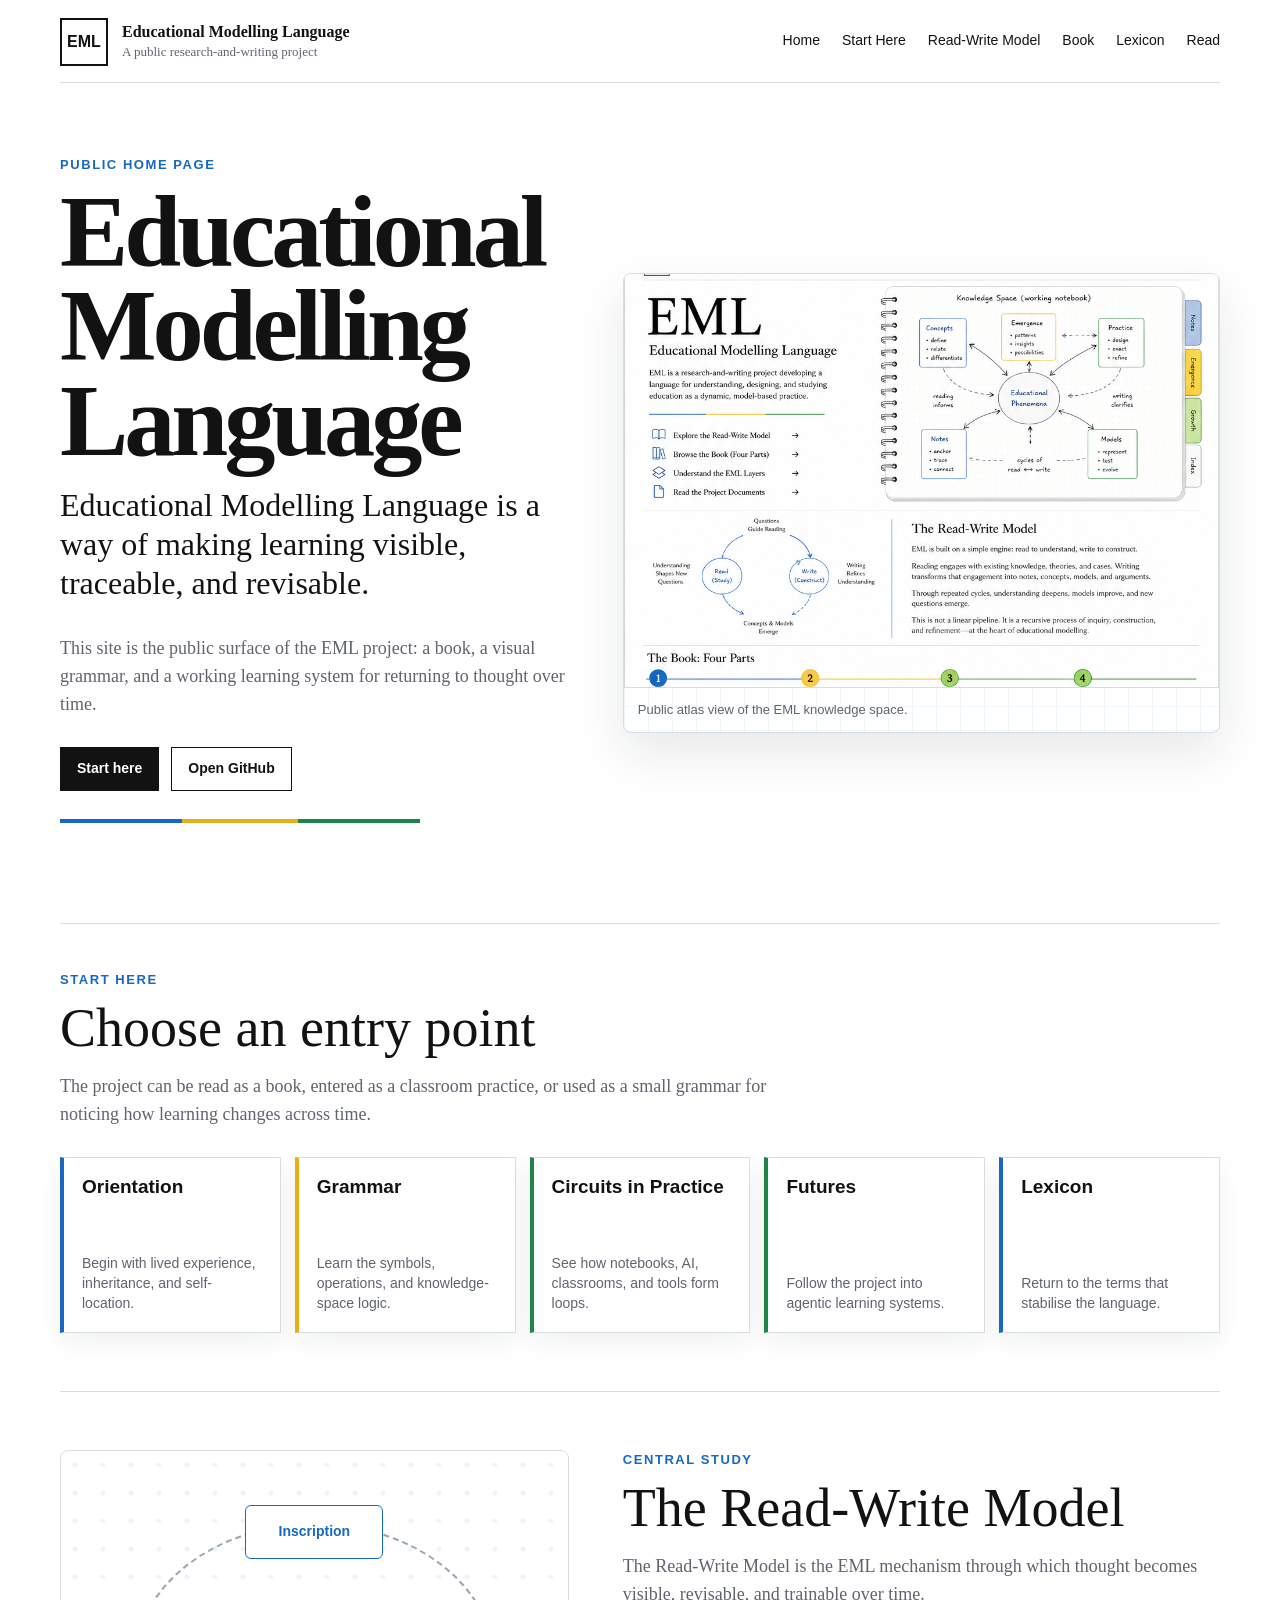
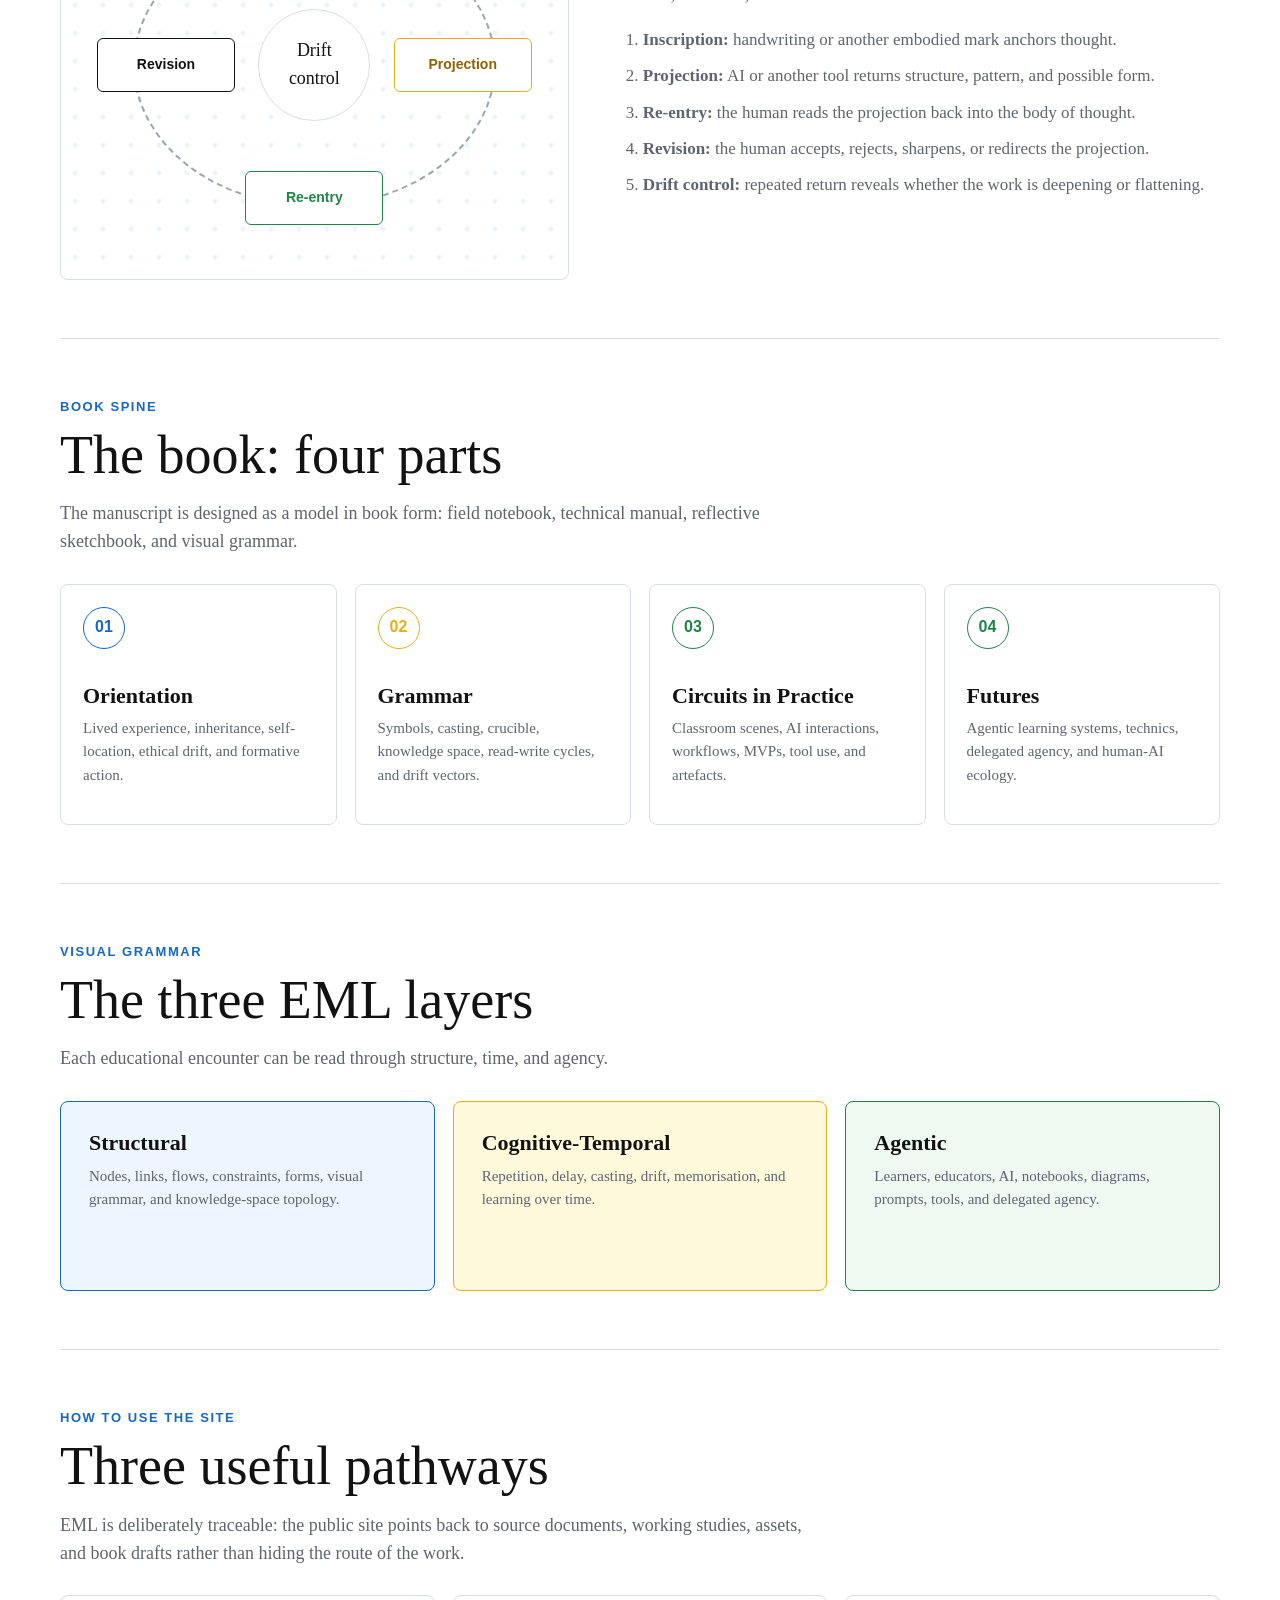
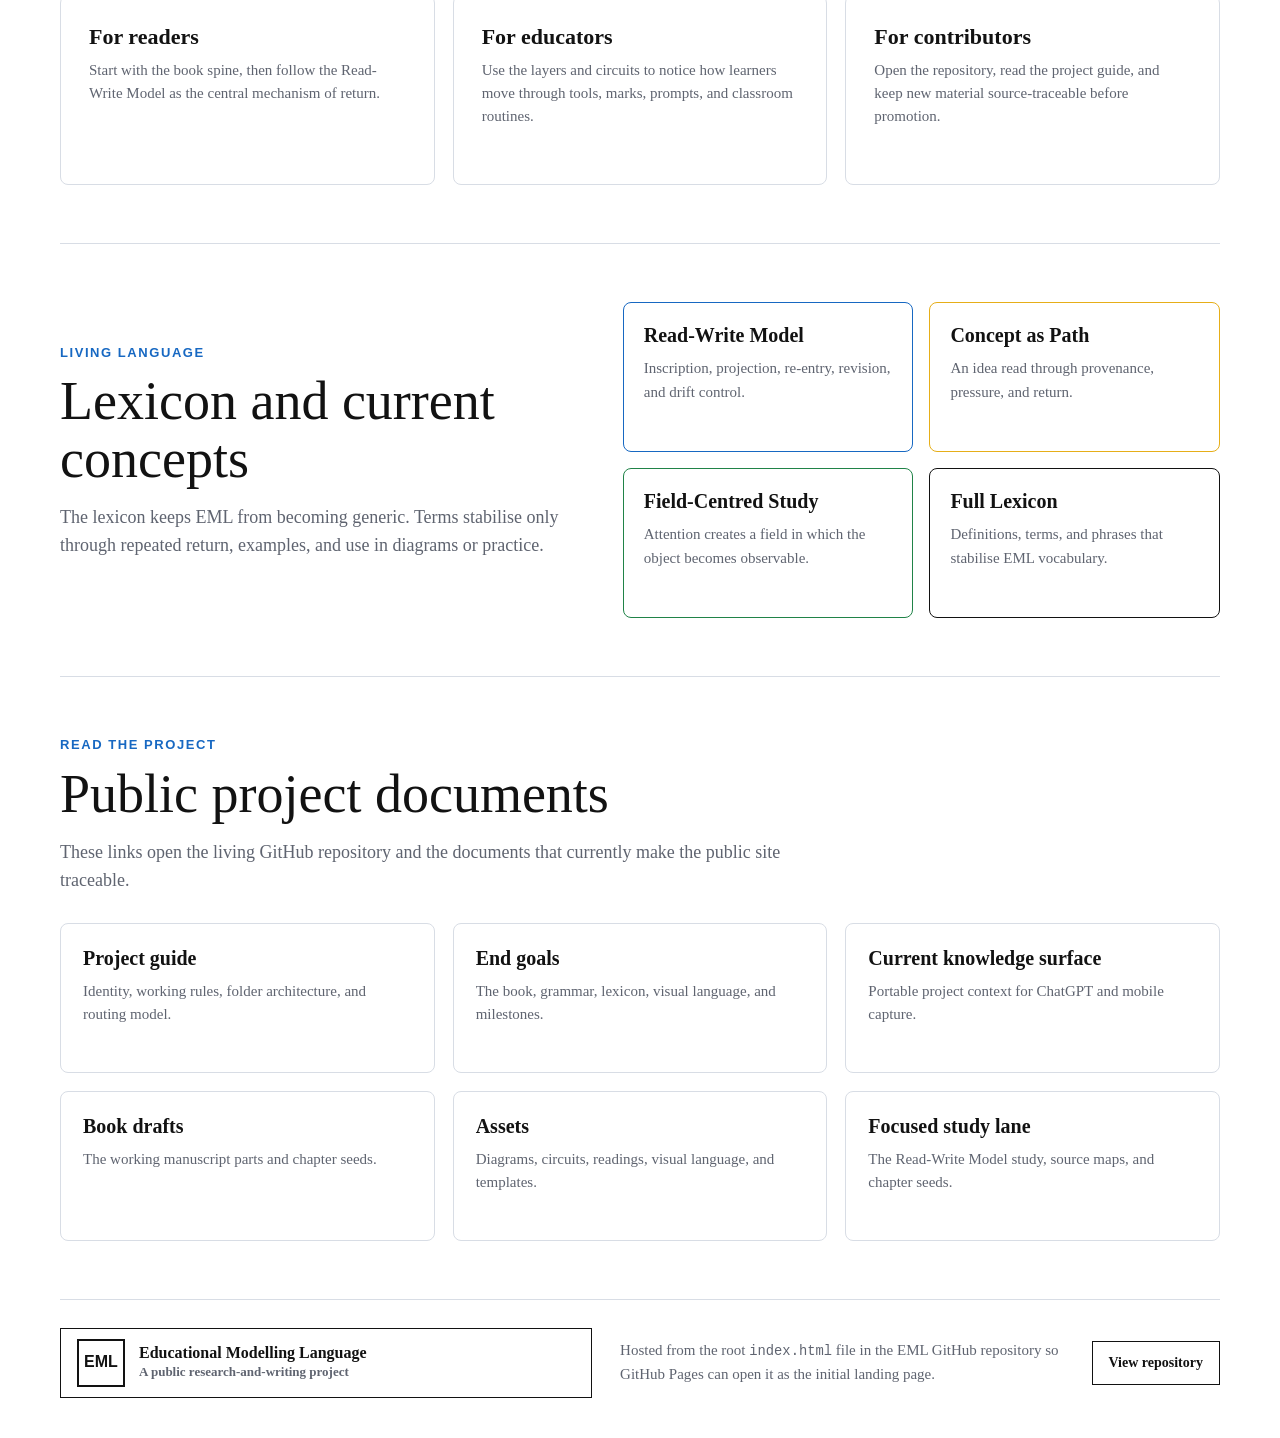
==== commit f19e0cd5: "feat: expand EML homepage" ====
--- a/index.html
+++ b/index.html
@@ -5,14 +5,14 @@
     <meta name="viewport" content="width=device-width, initial-scale=1" />
     <meta
       name="description"
-      content="Educational Modelling Language is a research-and-writing project about handwriting, AI projection, re-reading, and the training of the human model."
+      content="Educational Modelling Language is a public book and learning-system project for making learning visible, traceable, and revisable."
     />
-    <title>EML | Educational Modelling Language</title>
+    <title>Educational Modelling Language | EML</title>
     <link rel="stylesheet" href="site/styles.css" />
   </head>
   <body>
     <header class="site-header">
-      <a class="brand" href="#top" aria-label="EML home">
+      <a class="brand" href="./index.html" aria-label="EML home page">
         <span class="brand-mark">EML</span>
         <span>
           <strong>Educational Modelling Language</strong>
@@ -20,32 +20,32 @@
         </span>
       </a>
       <nav aria-label="Primary navigation">
+        <a href="#home">Home</a>
         <a href="#start-here">Start Here</a>
         <a href="#model">Read-Write Model</a>
         <a href="#book">Book</a>
-        <a href="#layers">Layers</a>
+        <a href="#lexicon">Lexicon</a>
         <a href="#reading">Read</a>
-        <a href="https://github.com/ErinConradMountain/EML">GitHub</a>
       </nav>
     </header>
 
-    <main id="top">
-      <section class="hero section-grid">
+    <main id="home">
+      <section class="hero section-grid" aria-labelledby="site-title">
         <div class="hero-copy">
-          <h1>EML</h1>
+          <p class="eyebrow">Public home page</p>
+          <h1 id="site-title">Educational Modelling Language</h1>
           <p class="lede">
-            Educational Modelling Language is a book and learning system for
-            making learning visible, traceable, and revisable across time.
-          </p>
-          <p>
-            The project studies how handwriting anchors thought, AI projection
-            externalises structure, and human re-reading contests the
-            transformed output. The purpose is to train the human, not the
-            machine.
+            Educational Modelling Language is a way of making learning visible,
+            traceable, and revisable.
+          </p>
+          <p>
+            This site is the public surface of the EML project: a book, a visual
+            grammar, and a working learning system for returning to thought over
+            time.
           </p>
           <div class="actions" aria-label="Project shortcuts">
             <a href="#start-here">Start here</a>
-            <a href="#reading">Open project documents</a>
+            <a href="https://github.com/ErinConradMountain/EML">Open GitHub</a>
           </div>
         </div>
 
@@ -58,25 +58,52 @@
         </figure>
       </section>
 
-      <section id="start-here" class="start-here">
-        <div class="section-heading">
-          <h2>Start Here</h2>
-          <p>
-            Educational Modelling Language is a way of making learning visible,
-            traceable, and revisable. This site is the public surface of the EML
-            project.
+      <section id="start-here" class="start-here" aria-labelledby="start-title">
+        <div class="section-heading">
+          <p class="eyebrow">Start Here</p>
+          <h2 id="start-title">Choose an entry point</h2>
+          <p>
+            The project can be read as a book, entered as a classroom practice,
+            or used as a small grammar for noticing how learning changes across
+            time.
           </p>
         </div>
         <div class="start-grid" aria-label="EML starting points">
-          <a href="#book">Orientation</a>
-          <a href="#book">Grammar</a>
-          <a href="#book">Circuits in Practice</a>
-          <a href="#book">Futures</a>
-          <a href="#reading">Lexicon</a>
-        </div>
-      </section>
-
-      <section id="model" class="model section-grid">
+          <a href="#orientation">
+            <strong>Orientation</strong>
+            <span
+              >Begin with lived experience, inheritance, and
+              self-location.</span
+            >
+          </a>
+          <a href="#grammar">
+            <strong>Grammar</strong>
+            <span
+              >Learn the symbols, operations, and knowledge-space logic.</span
+            >
+          </a>
+          <a href="#circuits">
+            <strong>Circuits in Practice</strong>
+            <span
+              >See how notebooks, AI, classrooms, and tools form loops.</span
+            >
+          </a>
+          <a href="#futures">
+            <strong>Futures</strong>
+            <span>Follow the project into agentic learning systems.</span>
+          </a>
+          <a href="#lexicon">
+            <strong>Lexicon</strong>
+            <span>Return to the terms that stabilise the language.</span>
+          </a>
+        </div>
+      </section>
+
+      <section
+        id="model"
+        class="model section-grid"
+        aria-labelledby="model-title"
+      >
         <div class="loop-diagram" aria-label="Read-Write Model loop">
           <span class="loop-node node-blue">Inscription</span>
           <span class="loop-node node-yellow">Projection</span>
@@ -85,7 +112,8 @@
           <span class="loop-center">Drift<br />control</span>
         </div>
         <div>
-          <h2>The Read-Write Model</h2>
+          <p class="eyebrow">Central study</p>
+          <h2 id="model-title">The Read-Write Model</h2>
           <p>
             The Read-Write Model is the EML mechanism through which thought
             becomes visible, revisable, and trainable over time.
@@ -115,13 +143,17 @@
         </div>
       </section>
 
-      <section id="book" class="book">
-        <div class="section-heading">
-          <h2>The Book: Four Parts</h2>
-          <p>The manuscript is designed as a model in book form.</p>
+      <section id="book" class="book" aria-labelledby="book-title">
+        <div class="section-heading">
+          <p class="eyebrow">Book spine</p>
+          <h2 id="book-title">The book: four parts</h2>
+          <p>
+            The manuscript is designed as a model in book form: field notebook,
+            technical manual, reflective sketchbook, and visual grammar.
+          </p>
         </div>
         <div class="book-spine">
-          <article>
+          <article id="orientation">
             <span>01</span>
             <h3>Orientation</h3>
             <p>
@@ -129,7 +161,7 @@
               formative action.
             </p>
           </article>
-          <article>
+          <article id="grammar">
             <span>02</span>
             <h3>Grammar</h3>
             <p>
@@ -137,7 +169,7 @@
               and drift vectors.
             </p>
           </article>
-          <article>
+          <article id="circuits">
             <span>03</span>
             <h3>Circuits in Practice</h3>
             <p>
@@ -145,7 +177,7 @@
               artefacts.
             </p>
           </article>
-          <article>
+          <article id="futures">
             <span>04</span>
             <h3>Futures</h3>
             <p>
@@ -156,9 +188,10 @@
         </div>
       </section>
 
-      <section id="layers" class="layers">
-        <div class="section-heading">
-          <h2>The Three EML Layers</h2>
+      <section id="layers" class="layers" aria-labelledby="layers-title">
+        <div class="section-heading">
+          <p class="eyebrow">Visual grammar</p>
+          <h2 id="layers-title">The three EML layers</h2>
           <p>
             Each educational encounter can be read through structure, time, and
             agency.
@@ -189,12 +222,102 @@
         </div>
       </section>
 
-      <section id="reading" class="reading">
-        <div class="section-heading">
-          <h2>Read the Project</h2>
-          <p>
-            Public links open the living GitHub repository and its source
-            documents.
+      <section id="pathways" class="pathways" aria-labelledby="pathways-title">
+        <div class="section-heading">
+          <p class="eyebrow">How to use the site</p>
+          <h2 id="pathways-title">Three useful pathways</h2>
+          <p>
+            EML is deliberately traceable: the public site points back to source
+            documents, working studies, assets, and book drafts rather than
+            hiding the route of the work.
+          </p>
+        </div>
+        <div class="pathway-grid">
+          <article>
+            <h3>For readers</h3>
+            <p>
+              Start with the book spine, then follow the Read-Write Model as the
+              central mechanism of return.
+            </p>
+          </article>
+          <article>
+            <h3>For educators</h3>
+            <p>
+              Use the layers and circuits to notice how learners move through
+              tools, marks, prompts, and classroom routines.
+            </p>
+          </article>
+          <article>
+            <h3>For contributors</h3>
+            <p>
+              Open the repository, read the project guide, and keep new material
+              source-traceable before promotion.
+            </p>
+          </article>
+        </div>
+      </section>
+
+      <section
+        id="lexicon"
+        class="lexicon section-grid"
+        aria-labelledby="lexicon-title"
+      >
+        <div>
+          <p class="eyebrow">Living language</p>
+          <h2 id="lexicon-title">Lexicon and current concepts</h2>
+          <p>
+            The lexicon keeps EML from becoming generic. Terms stabilise only
+            through repeated return, examples, and use in diagrams or practice.
+          </p>
+        </div>
+        <div class="concept-map">
+          <a
+            class="concept concept-blue"
+            href="https://github.com/ErinConradMountain/EML/blob/main/06-Lexicon/Definitions/Read-Write-Model.md"
+          >
+            <strong>Read-Write Model</strong>
+            <span
+              >Inscription, projection, re-entry, revision, and drift
+              control.</span
+            >
+          </a>
+          <a
+            class="concept concept-yellow"
+            href="https://github.com/ErinConradMountain/EML/blob/main/06-Lexicon/Definitions/Concept-as-Path.md"
+          >
+            <strong>Concept as Path</strong>
+            <span>An idea read through provenance, pressure, and return.</span>
+          </a>
+          <a
+            class="concept concept-green"
+            href="https://github.com/ErinConradMountain/EML/blob/main/06-Lexicon/Definitions/Field-Centred-Study.md"
+          >
+            <strong>Field-Centred Study</strong>
+            <span
+              >Attention creates a field in which the object becomes
+              observable.</span
+            >
+          </a>
+          <a
+            class="concept concept-ink"
+            href="https://github.com/ErinConradMountain/EML/tree/main/06-Lexicon"
+          >
+            <strong>Full Lexicon</strong>
+            <span
+              >Definitions, terms, and phrases that stabilise EML
+              vocabulary.</span
+            >
+          </a>
+        </div>
+      </section>
+
+      <section id="reading" class="reading" aria-labelledby="reading-title">
+        <div class="section-heading">
+          <p class="eyebrow">Read the project</p>
+          <h2 id="reading-title">Public project documents</h2>
+          <p>
+            These links open the living GitHub repository and the documents that
+            currently make the public site traceable.
           </p>
         </div>
         <div class="link-list">
@@ -212,7 +335,7 @@
           >
             <strong>End goals</strong>
             <span
-              >The book, grammar, lexicon, visual language, learning system, and
+              >The book, grammar, lexicon, visual language, and
               milestones.</span
             >
           </a>
@@ -229,15 +352,6 @@
             <span>The working manuscript parts and chapter seeds.</span>
           </a>
           <a
-            href="https://github.com/ErinConradMountain/EML/tree/main/06-Lexicon"
-          >
-            <strong>Lexicon</strong>
-            <span
-              >Definitions, terms, and phrases that stabilize EML
-              vocabulary.</span
-            >
-          </a>
-          <a
             href="https://github.com/ErinConradMountain/EML/tree/main/05-Assets"
           >
             <strong>Assets</strong>
@@ -246,53 +360,12 @@
               templates.</span
             >
           </a>
-        </div>
-      </section>
-
-      <section id="concepts" class="concepts section-grid">
-        <div>
-          <h2>Current Concept Cluster</h2>
-          <p>
-            The current development thread treats a concept as a path rather
-            than a fixed object. A note draws movement from latent space into a
-            field of study, where it can be returned to, tested, and developed.
-          </p>
-        </div>
-        <div class="concept-map">
-          <a
-            class="concept concept-blue"
-            href="https://github.com/ErinConradMountain/EML/blob/main/06-Lexicon/Definitions/Concept-as-Path.md"
-          >
-            <strong>Concept as Path</strong>
-            <span
-              >An idea read through provenance, pressure, trajectory, and
-              repeated return.</span
-            >
-          </a>
-          <a
-            class="concept concept-yellow"
-            href="https://github.com/ErinConradMountain/EML/blob/main/06-Lexicon/Definitions/Stage-Return.md"
-          >
-            <strong>Stage Return</strong>
-            <span>A concept becomes legible through repeated re-entry.</span>
-          </a>
-          <a
-            class="concept concept-green"
-            href="https://github.com/ErinConradMountain/EML/blob/main/06-Lexicon/Definitions/Field-Centred-Study.md"
-          >
-            <strong>Field-Centred Study</strong>
-            <span
-              >Attention creates a field in which the object becomes
-              observable.</span
-            >
-          </a>
-          <a
-            class="concept concept-ink"
-            href="https://github.com/ErinConradMountain/EML/blob/main/06-Lexicon/Definitions/Inscriptional-Emergence.md"
-          >
-            <strong>Note as Anchor</strong>
-            <span
-              >The note holds emergence so later return can develop it.</span
+          <a
+            href="https://github.com/ErinConradMountain/EML/tree/main/03-Working/Read-Write-Model"
+          >
+            <strong>Focused study lane</strong>
+            <span
+              >The Read-Write Model study, source maps, and chapter seeds.</span
             >
           </a>
         </div>
@@ -300,7 +373,7 @@
     </main>
 
     <footer class="site-footer">
-      <a class="brand" href="#top" aria-label="Return to EML home">
+      <a class="brand" href="./index.html" aria-label="Return to EML home page">
         <span class="brand-mark">EML</span>
         <span>
           <strong>Educational Modelling Language</strong>
@@ -308,8 +381,8 @@
         </span>
       </a>
       <p>
-        Hosted from the EML GitHub repository. Source material remains traceable
-        through the project folders and reading links.
+        Hosted from the root <code>index.html</code> file in the EML GitHub
+        repository so GitHub Pages can open it as the initial landing page.
       </p>
       <a href="https://github.com/ErinConradMountain/EML">View repository</a>
     </footer>
--- a/site/styles.css
+++ b/site/styles.css
@@ -122,7 +122,7 @@
 }
 
 .hero {
-  min-height: 720px;
+  min-height: 680px;
   padding-top: 72px;
   padding-bottom: 72px;
 }
@@ -135,10 +135,11 @@
 }
 
 h1 {
-  margin-bottom: 14px;
-  font-size: clamp(76px, 12vw, 156px);
+  margin-bottom: 18px;
+  font-size: clamp(52px, 8vw, 112px);
   font-weight: 700;
-  line-height: 0.88;
+  line-height: 0.92;
+  letter-spacing: -0.04em;
 }
 
 h2 {
@@ -157,6 +158,21 @@
 p {
   color: var(--muted);
   font-size: 18px;
+}
+
+code {
+  font-family: "SFMono-Regular", Consolas, "Liberation Mono", monospace;
+  font-size: 0.92em;
+}
+
+.eyebrow {
+  margin-bottom: 10px;
+  color: var(--blue);
+  font-family: Arial, sans-serif;
+  font-size: 13px;
+  font-weight: 700;
+  letter-spacing: 0.12em;
+  text-transform: uppercase;
 }
 
 .lede {
@@ -254,14 +270,33 @@
 
 .start-grid a {
   display: flex;
-  align-items: center;
-  min-height: 76px;
+  min-height: 176px;
+  flex-direction: column;
+  justify-content: space-between;
   border: 1px solid var(--line);
   border-left: 4px solid var(--blue);
-  padding: 16px;
+  padding: 18px;
   background: #fff;
-  font-weight: 700;
   box-shadow: 0 10px 24px rgba(20, 28, 38, 0.06);
+  transition:
+    transform 160ms ease,
+    border-color 160ms ease,
+    box-shadow 160ms ease;
+}
+
+.start-grid strong {
+  display: block;
+  margin-bottom: 22px;
+  color: var(--ink);
+  font-size: 19px;
+  line-height: 1.15;
+}
+
+.start-grid span {
+  display: block;
+  color: var(--muted);
+  font-size: 14px;
+  line-height: 1.45;
 }
 
 .start-grid a:nth-child(2) {
@@ -277,8 +312,9 @@
 .start-grid a:focus-visible {
   border-color: var(--blue);
   border-left-color: var(--blue);
-  box-shadow: 0 0 0 3px rgba(23, 104, 194, 0.16);
+  box-shadow: 0 10px 28px rgba(23, 104, 194, 0.14);
   outline: none;
+  transform: translateY(-2px);
 }
 
 .model {
@@ -385,6 +421,7 @@
 
 .book-spine,
 .layer-grid,
+.pathway-grid,
 .link-list {
   display: grid;
   gap: 18px;
@@ -397,6 +434,7 @@
 
 .book-spine article,
 .layer,
+.pathway-grid article,
 .link-list a,
 .concept {
   border: 1px solid var(--line);
@@ -433,16 +471,19 @@
 
 .book-spine p,
 .layer p,
+.pathway-grid p,
 .link-list span,
 .concept span {
   font-size: 15px;
 }
 
-.layer-grid {
+.layer-grid,
+.pathway-grid {
   grid-template-columns: repeat(3, minmax(0, 1fr));
 }
 
-.layer {
+.layer,
+.pathway-grid article {
   min-height: 190px;
   padding: 28px;
 }
@@ -559,6 +600,7 @@
   .start-grid,
   .book-spine,
   .layer-grid,
+  .pathway-grid,
   .link-list,
   .site-footer {
     grid-template-columns: 1fr;
